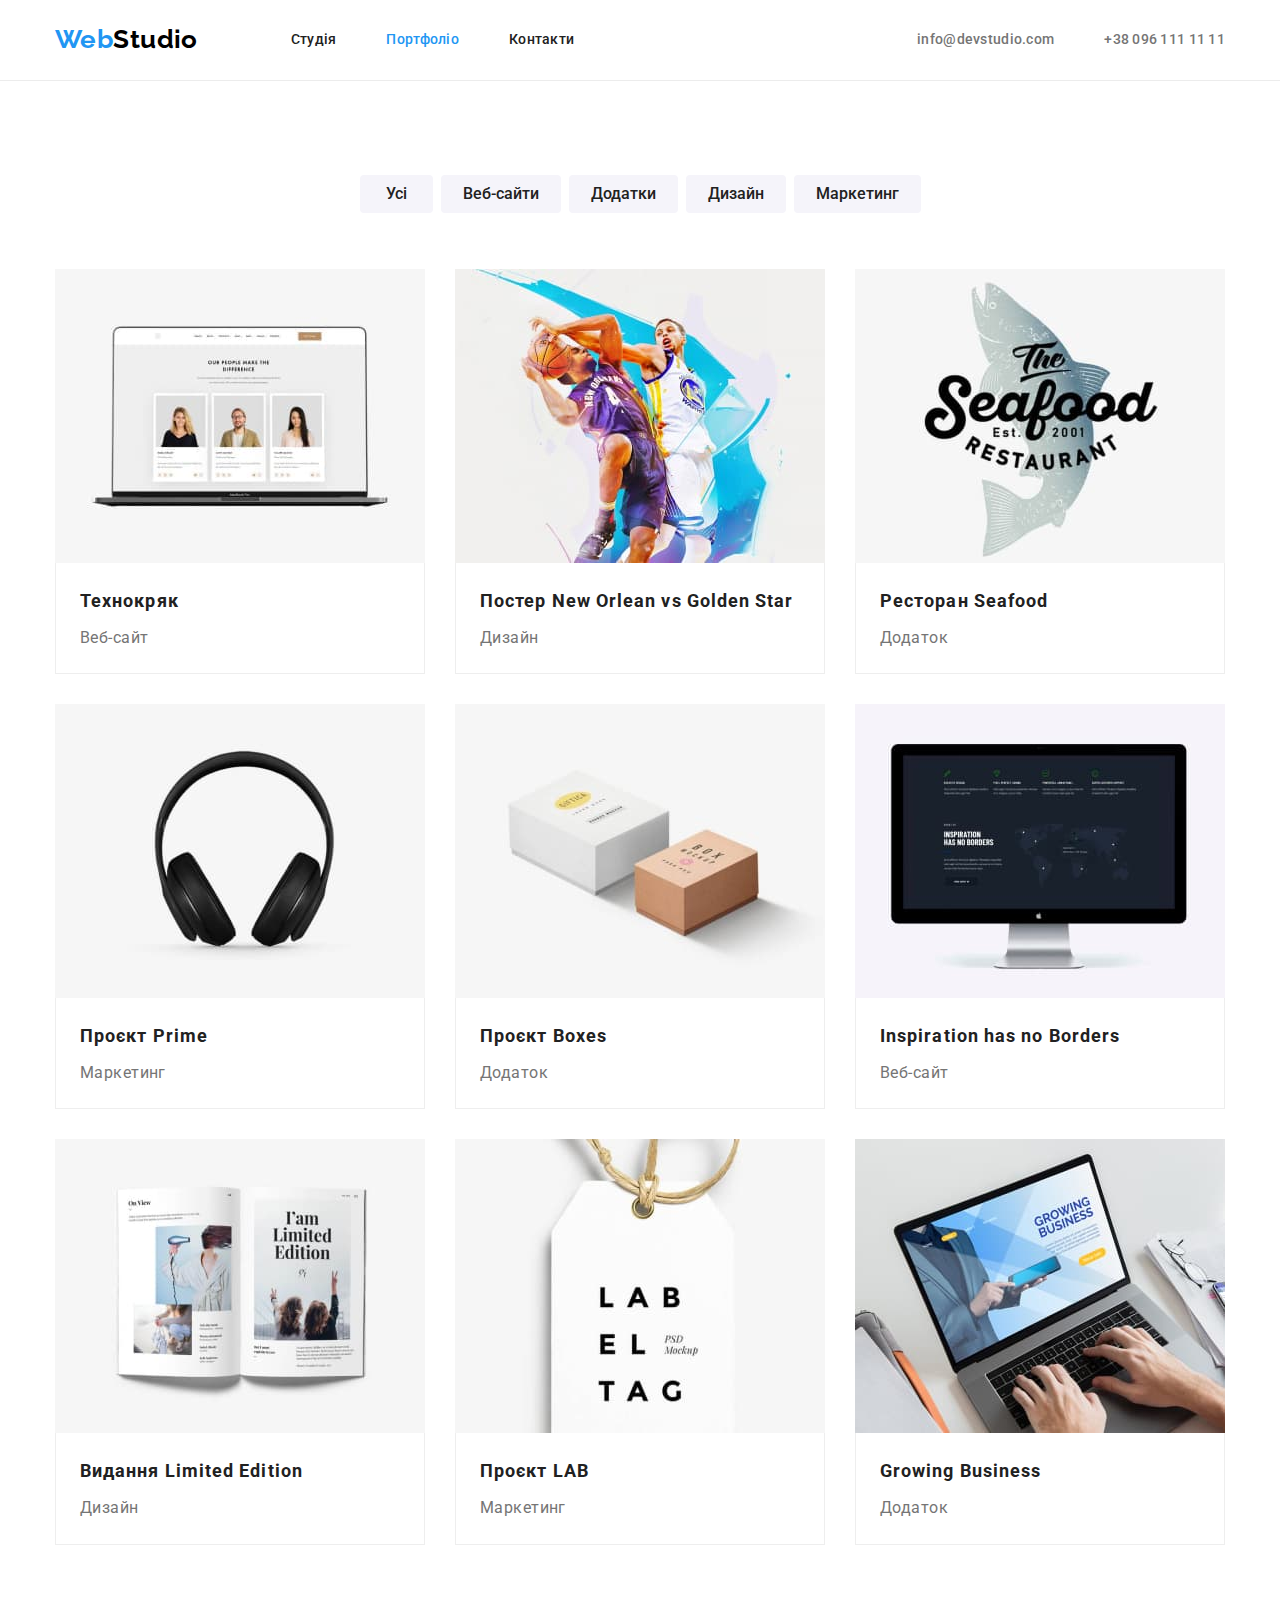
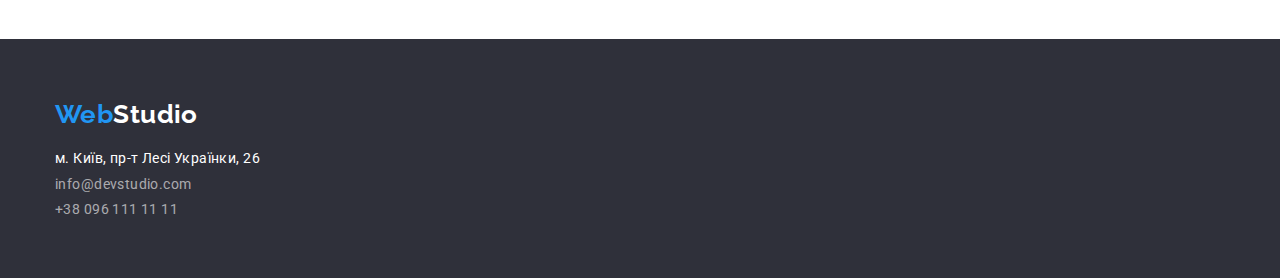
==== portfolio.html @ 58749d3f "добавила фото в герой" ====
<!DOCTYPE html>
<html lang="uk">
<head>
    <meta charset="UTF-8">
    <meta http-equiv="X-UA-Compatible" content="IE=edge">
    <meta name="viewport" content="width=device-width, initial-scale=1.0">
    <title>Web Studio</title>
    <link rel="preconnect" href="https://fonts.googleapis.com">
    <link rel="preconnect" href="https://fonts.gstatic.com" crossorigin>
    <link href="https://fonts.googleapis.com/css2?family=Raleway:wght@700&family=Roboto:wght@400;500;700;900&display=swap" rel="stylesheet">
    <link rel="stylesheet" href="https://cdnjs.cloudflare.com/ajax/libs/modern-normalize/1.1.0/modern-normalize.min.css">
    <link rel="stylesheet" href="./css/styles.css">
</head>
<body>
    <!-- Шапка сторінки -->
    <header>
        <!-- Навігація на інші сторінки -->
      <div class="container main-nav">
          <nav class="main-nav">
            <a href="./index.html" class="logo main-nav"><span class="logo-word">Web</span>Studio</a>
        <ul class="site-nav">
            <li class="item"><a href="./index.html" class="link">Студія</a></li>
            <li class="item"><a href="./portfolio.html" class="link current">Портфоліо</a></li>
            <li class="item"><a href="#" class="link">Контакти</a></li>
        </ul>
        </nav>
        <!-- Контакти -->
        <ul class="auth-nav">
            <li class="item"><a href="mailto:info@devstudio.com" class="link">info@devstudio.com</a></li>
            <li class="item"><a href="tel:+380961111111" class="link">+38 096 111 11 11</a></li>
        </ul>
      </div>
    </header>
    <!--  Основний контент -->
    <main>
        <section class="section">
            <div class="container">
                <!-- заголовок -->
            <h1 class="visually-hidden">Портфоліо</h1>
            <!-- кнопки-фільтри -->
            <ul class="filter">
                <li class="item"><button type="button" class="button secondary current">Усі</button></li>
                <li class="item"><button type="button" class="button secondary">Веб-сайти</button></li>
                <li class="item"><button type="button" class="button secondary">Додатки</button></li>
                <li class="item"><button type="button" class="button secondary">Дизайн</button></li>
                <li class="item"><button type="button" class="button secondary">Маркетинг</button></li>
            </ul>
            <!-- картки портфоліо -->
            <ul class="work-list">
                <li class="flex-element"><a href="" class="link"><img src="./images/img-8(1).jpg" alt="Група людей" width="370">
                <div class="project"><h2 class="project-title">Технокряк</h2><p class="project-text">Веб-сайт</p></div></a></li>
                <li class="flex-element"><a href="" class="link"><img src="./images/img-8.jpg" alt="Баскетболісти" width="370">
                <div class="project"><h2 class="project-title">Постер New Orlean vs Golden Star</h2><p class="project-text">Дизайн</p></div></a></li>
                <li class="flex-element"><a href="" class="link"><img src="./images/img-9.jpg" alt="Лого ресторану" width="370">
                <div class="project"><h2 class="project-title">Ресторан Seafood</h2><p class="project-text">Додаток</p></div></a></li>
                <li class="flex-element"><a href="" class="link"><img src="./images/img-10.jpg" alt="Навушники" width="370">
                <div class="project"><h2 class="project-title">Проєкт Prime</h2><p class="project-text">Маркетинг</p></div></a></li>
                <li class="flex-element"><a href="" class="link"><img src="./images/img-11.jpg" alt="Коробки" width="370">
                <div class="project"><h2 class="project-title">Проєкт Boxes</h2><p class="project-text">Додаток</p></div></a></li>
                <li class="flex-element"><a href="" class="link"><img src="./images/img-12.jpg" alt="Монітор" width="370">
                <div class="project"><h2 lang="en" class="project-title">Inspiration has no Borders</h2><p class="project-text">Веб-сайт</p></div></a></li>
                <li class="flex-element"><a href="" class="link"><img src="./images/img-13.jpg" alt="Журнал" width="370">
                <div class="project"><h2 class="project-title">Видання Limited Edition</h2><p class="project-text">Дизайн</p></div></a></li>
                <li class="flex-element"><a href="" class="link"><img src="./images/img-14.jpg" alt="Бірка" width="370">
                <div class="project"><h2 class="project-title">Проєкт LAB</h2><p class="project-text">Маркетинг</p></div></a></li>
                <li class="flex-element"><a href="" class="link"><img src="./images/img-15.jpg" alt="Ноутбук" width="370">
                <div class="project"><h2 lang="en" class="project-title">Growing Business</h2><p class="project-text">Додаток</p></div></a></li>
            </ul>
            </div>
        </section>
    </main>
    <!-- Футер -->
   <footer class="footer">
    <div class="container">
        <a href="./index.html" class="logo"><span class="logo-word">Web</span>Studio</a>
    <address>
        <ul class="adress">
            <li class="item"><a href="https://goo.gl/maps/bKzN3VFKRx83bwKXA" target="_blank" rel="noopener noreferrer nofollow" class="adress-title">м. Київ, пр-т Лесі Українки, 26</a></li>
            <li class="item"><a href="mailto:info@devstudio.com" class="adress-contact">info@devstudio.com</a></li>
            <li class="item"><a href="tel:+380961111111" class="adress-contact">+38 096 111 11 11</a></li>
        </ul>
    </address>
    </div>
   </footer>
    </body>
</html>
---- css/styles.css ----
:root {
    --primary-text-color:#757575;
    --secondary-gray-color:#F5F4FA;
    --title-text-color:#212121;
    --accent-color:#2196F3;
    --primary-white-color:#FFFFFF;
    --secondary-white-color:rgba(255, 255, 255, 0.6);
    --background-grey:#2F303A;
    --hover-blue-color:#188CE8;
}

header {
    border-bottom: 1px solid #ECECEC;
}

body {
    background-color: var(--primary-white-color);
    color: var(--primary-text-color);

    font-family: roboto, sans-serif;
    letter-spacing: 0.03em;
    font-size: 14px;
}

h1, h2, h3, p, ul {
    margin-top: 0;
    margin-bottom: 0;
}

img, svg {
    display: block;
}

.container {
margin-left: auto;
margin-right: auto;
width: 1200px;
padding-left: 15px;
padding-right: 15px;
}

/* logo */
.logo {
    color: #000000;

    font-family: Raleway, sans-serif;
    font-weight: 700;
    font-size: 26px;
    line-height: 1.2;
    text-decoration: none;
}

.logo-word {
    color: var(--accent-color);

    font-family: Raleway, sans-serif;
}

/* маркери */
ul {
    list-style: none;
    padding-inline-start: 0;
}

/* прихований текст */
.visually-hidden {
  position: absolute;
    white-space: nowrap;
    width: 1px;
    height: 1px;
    overflow: hidden;
    border: 0;
    padding: 0;
    clip: rect(0 0 0 0);
    clip-path: inset(50%);
    margin: -1px;
}

/* main nav */
.main-nav {
    display: flex;
    align-self: center;
}

/* site nav */
.site-nav {
    display: flex;
    margin-left: 93px;
}

.site-nav .item+ .item {
    margin-left: 50px;
}

.site-nav .link {
    display: block;
    padding-top: 32px;
    padding-bottom: 32px;

    color: var(--title-text-color);
    letter-spacing: 0.02em;

    font-weight: 500;
    line-height: 1.14;
    text-decoration: none;
}

.site-nav .link:hover,
.site-nav .link:focus {
    color: var(--accent-color);
}

.site-nav .link.current {
    color: var(--accent-color);
}

/* контакти */
.auth-nav {
    display: flex;
    margin-left: auto;
}

.auth-nav .item+ .item {
    margin-left: 50px;
}

.auth-nav .link {
    display: block;
    padding-top: 32px;
    padding-bottom: 32px;

    color: var(--primary-text-color);

    font-weight: 500;
    line-height: 1.14;
    letter-spacing: 0.02em;
    text-decoration: none;
}

.auth-nav .link:hover,
.auth-nav .link:focus {
    color: var(--accent-color);
}

/* footer */
.footer {
    padding-top: 60px;
    padding-bottom: 60px;

    background-color: var(--background-grey);
}

.footer .logo {
    display: block;
    margin-bottom: 20px;

    color: var(--primary-white-color);

    font-family: Raleway, sans-serif;
    font-weight: 700;
    font-size: 26px;
    line-height: 1.2;
    text-decoration: none;
}

.adress {
     font-style: normal;   
}

.adress .item+ .item {
    margin-top: 9px;
} 

.adress-title {
    color: var(--primary-white-color);
    text-decoration: none;
    line-height: 1.19;
}

.adress-contact {
    color: var(--secondary-white-color);
    text-decoration: none;
    line-height: 1.19;
}

.adress-contact:hover {
    color: var(--accent-color);
}

.adress-contact:focus {
    color: var(--accent-color);
}

/* index */
/* hero */
.hero {
    background-color: var(--background-grey);
    min-height: 600px;
    max-width: 1600px;
    margin: 0 auto;

    background-image: url(../images/img-hero.jpg);
    background-position: center;
    background-size: cover;

    text-align: center;
    padding-top: 200px;
    padding-bottom: 200px;
}
.hero-title {
    width: 696px;
    margin: 0 auto;
    margin-bottom: 30px;

    color: var(--primary-white-color);

    font-style: normal;
    font-weight: 900;
    font-size: 44px;
    line-height: 1.4;
    letter-spacing: 0.06em;
    text-transform: uppercase;
}

/* button */
.button {
    display: inline-block;
    border-radius: 4px;
    text-align: center;

    color: var(--primary-white-color);
    background-color: var(--accent-color);

    font-family: inherit;
    font-weight: 700;
    font-size: 16px;
    line-height: 1.9;
}

.button.primary {
    padding: 10px 32px;
    min-width: 216px;

    color: var(--primary-white-color);
    background-color: var(--accent-color);

    letter-spacing: 0.06em;
    cursor: pointer;
}

.button.primary:hover {
    color: var(--primary-white-color);
    background-color: var(--hover-blue-color);
}

.button.primary:focus {
    color: var(--primary-white-color);
    background-color: var(--hover-blue-color);
}

/* features */
.features {
    display: flex;
}

.features .title {
    margin-bottom: 10px;

    color: var(--title-text-color);

    font-size: 14px;
    line-height: 1.14;
    text-transform: uppercase;
}

.features .item {
    width: 270px;
}

.features .item+ .item {
    margin-left: 30px;
}

.features .text {
    line-height: 1.7;
}

/* section */
.section {
    padding-top: 94px;
    padding-bottom: 94px;
}

.section:nth-child(4) {
    background-color: var(--secondary-gray-color);
}

.section.no-padding {
    padding-top: 0;
}

.section-title {
    margin-bottom: 50px;

    color: var(--title-text-color);

    font-size: 36px;
    line-height: 1.17;
    text-align: center;
}

.section-list {
    display: flex;
}

.section-list .item+ .item {
    margin-left: 30px;
}

/* команда */
.team {
    padding-top: 94px;
    padding-bottom: 94px;

    background-color: var(--secondary-gray-color);
}
.worker .worker-title {
    margin-bottom: 10px;

    color: var(--title-text-color);

    font-weight: 500; 
    font-size: 16px;
    line-height: 1.19;
    text-align: center;
}

.worker {
    display: flex;
}

.worker .item+ .item {
    margin-left: 30px;
}

.worker .item {
    background-color: var(--primary-white-color);
    border-bottom-left-radius: 4px;
    border-bottom-right-radius: 4px;
    box-shadow: 0px 1px 3px rgba(0, 0, 0, 0.12), 0px 1px 1px rgba(0, 0, 0, 0.14), 0px 2px 1px rgba(0, 0, 0, 0.2);
}

.worker .element {
    border-bottom-left-radius: 4px;
    border-bottom-right-radius: 4px;
    box-shadow: 0px 1px 3px rgba(0, 0, 0, 0.12), 0px 1px 1px rgba(0, 0, 0, 0.14), 0px 2px 1px rgba(0, 0, 0, 0.2);
    padding-top: 30px;
    padding-bottom: 30px;
}

.worker .worker-text {
    font-size: 16px;
    line-height: 1.19;
    text-align: center;
}

/* portfolio */
/* button */
.button.secondary {
    padding: 6px 22px;
    min-width: 73px;

    color: var(--title-text-color);
    background-color: var(--secondary-gray-color);

    font-weight: 500;
    font-size: 16px;
    line-height: 1.6;
    cursor: pointer;
    border: none;
}

.button.secondary:hover{
    color: var(--primary-white-color);
    background-color: var(--accent-color);
}

.button.secondary:focus {
    color: var(--primary-white-color);
    background-color: var(--accent-color);
}

.section .filter {
    display: flex;
    justify-content: center;
    margin-bottom: 56px;
}

.filter .item+ .item {
    margin-left: 8px;
}

/* work */
.work-list {
    display: flex;
    flex-wrap: wrap;
    gap: 30px;
}

.flex-element .link {
    text-decoration: none;
}

.project .project-title {
    margin-bottom: 4px;

    color: var(--title-text-color);

    font-size: 18px;
    line-height: 2;
    letter-spacing: 0.06em;
}

.project .project-text {
    color: var(--primary-text-color);

    font-size: 16px;
    line-height: 1.9;
}

.project {
    border: 1px solid #EEEEEE;
    border-top: none;
    padding: 20px 24px;
}
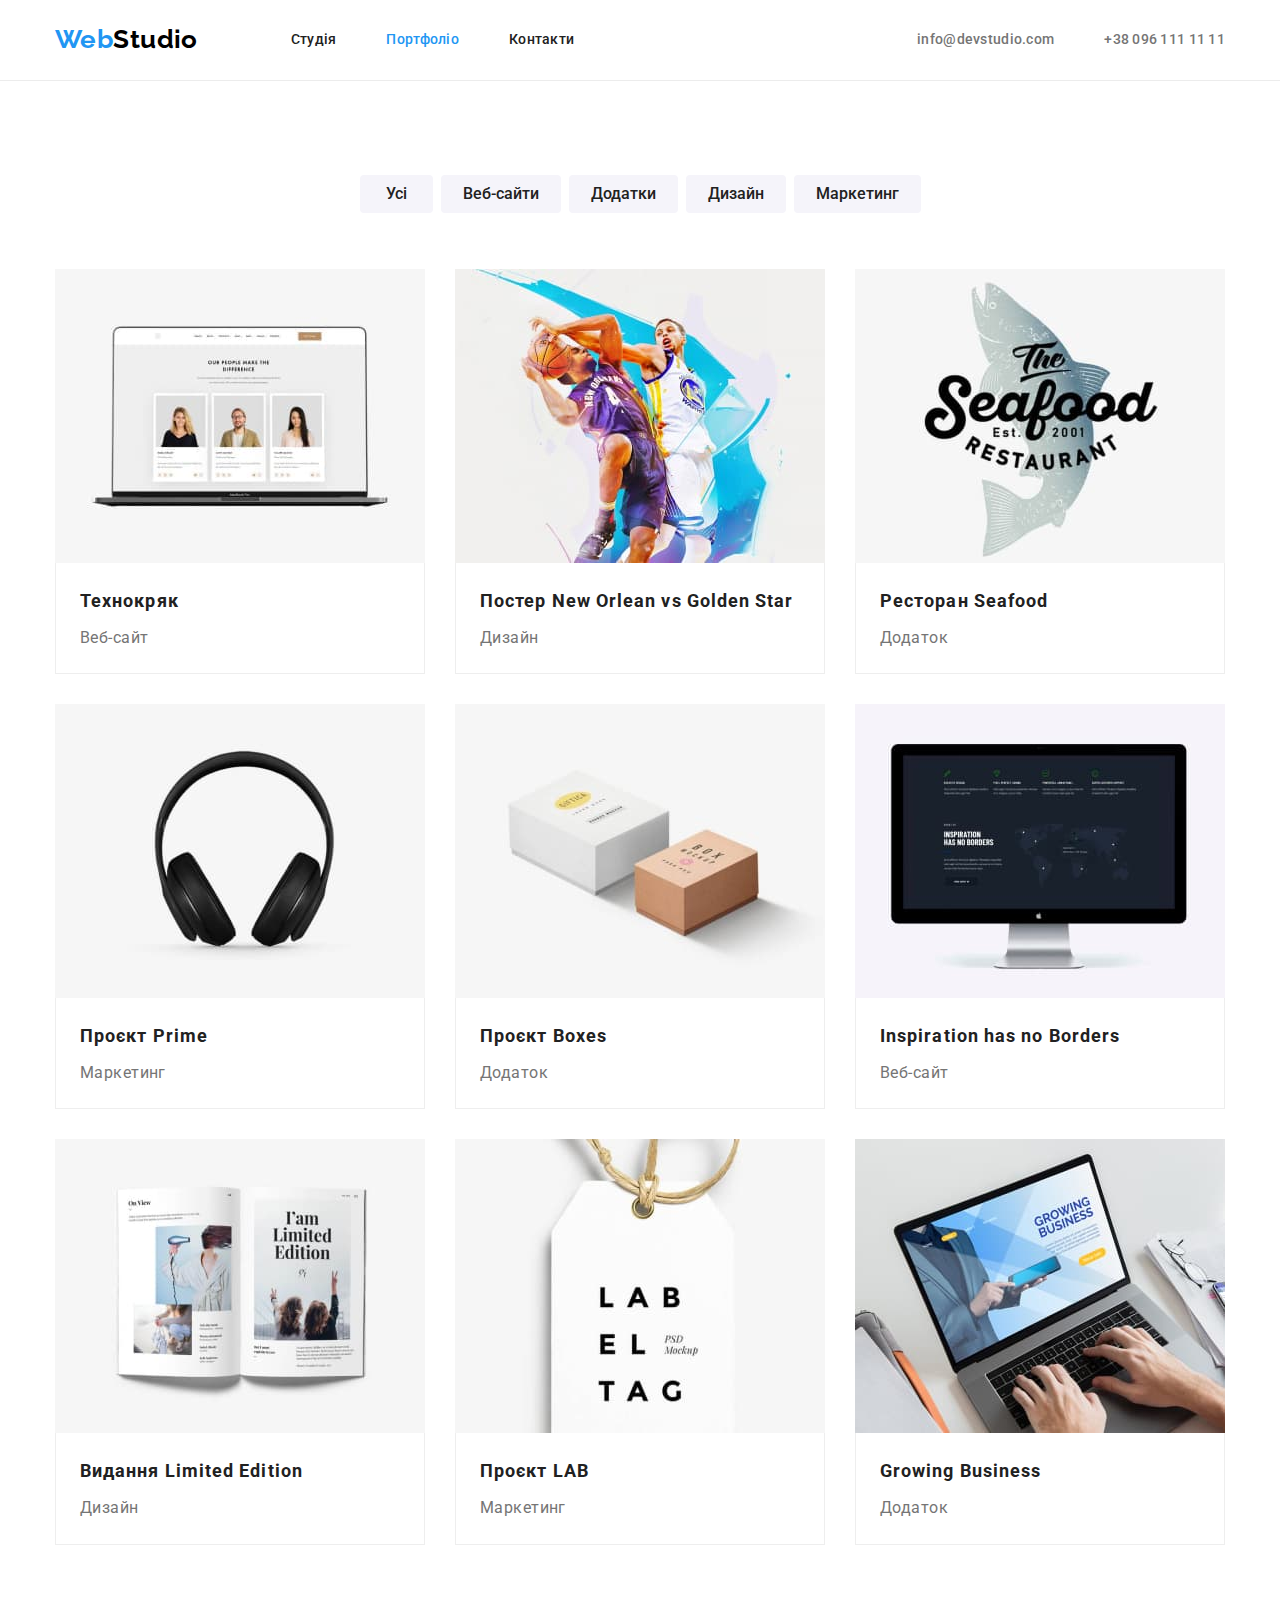
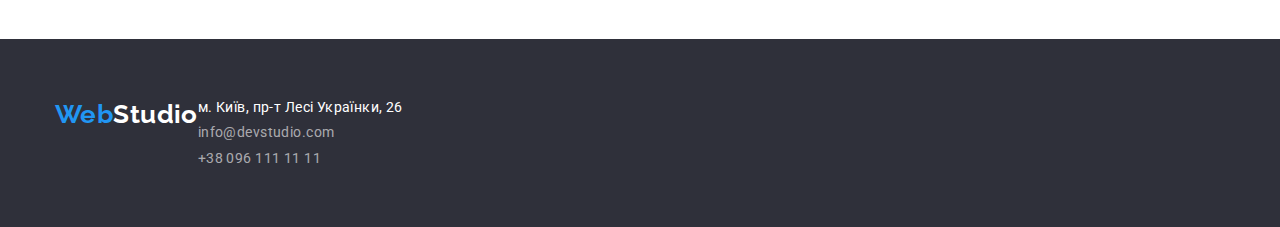
==== commit 87ad40a5: "добавила соц мережі в футер" ====
--- a/portfolio.html
+++ b/portfolio.html
@@ -47,9 +47,9 @@
             </ul>
             <!-- картки портфоліо -->
             <ul class="work-list">
-                <li class="flex-element"><a href="" class="link"><img src="./images/img-8(1).jpg" alt="Група людей" width="370">
+                <li class="flex-element" ><a href="" class="link"><img src="./images/img-8(1).jpg" alt="Група людей" width="370">
                 <div class="project"><h2 class="project-title">Технокряк</h2><p class="project-text">Веб-сайт</p></div></a></li>
-                <li class="flex-element"><a href="" class="link"><img src="./images/img-8.jpg" alt="Баскетболісти" width="370">
+                <li class="flex-element" ><a href="" class="link"><img src="./images/img-8.jpg" alt="Баскетболісти" width="370">
                 <div class="project"><h2 class="project-title">Постер New Orlean vs Golden Star</h2><p class="project-text">Дизайн</p></div></a></li>
                 <li class="flex-element"><a href="" class="link"><img src="./images/img-9.jpg" alt="Лого ресторану" width="370">
                 <div class="project"><h2 class="project-title">Ресторан Seafood</h2><p class="project-text">Додаток</p></div></a></li>
--- a/css/styles.css
+++ b/css/styles.css
@@ -7,6 +7,7 @@
     --secondary-white-color:rgba(255, 255, 255, 0.6);
     --background-grey:#2F303A;
     --hover-blue-color:#188CE8;
+    --primary-icon-color:#AFB1B8;
 }
 
 header {
@@ -124,12 +125,28 @@
     margin-left: 50px;
 }
 
+.auth-nav .item {
+    display: flex;
+    align-items: center;
+}
+
+/* .auth-nav .envelope {
+    fill: var(--primary-text-color);
+} */
+
+.auth-nav .tel,
+.auth-nav .envelope {
+    margin-right: 10px;
+}
+
 .auth-nav .link {
-    display: block;
+    display: flex;
     padding-top: 32px;
     padding-bottom: 32px;
+    align-items:center;
 
     color: var(--primary-text-color);
+    fill: var(--primary-text-color);
 
     font-weight: 500;
     line-height: 1.14;
@@ -140,6 +157,7 @@
 .auth-nav .link:hover,
 .auth-nav .link:focus {
     color: var(--accent-color);
+    fill: var(--accent-color);
 }
 
 /* footer */
@@ -163,6 +181,10 @@
     text-decoration: none;
 }
 
+.footer .container {
+    display: flex;
+}
+
 .adress {
      font-style: normal;   
 }
@@ -190,6 +212,42 @@
 .adress-contact:focus {
     color: var(--accent-color);
 }
+
+.footer-network {
+    margin-left: 70px;
+    width: 206px;
+}
+
+.footer-network .network-title {
+    font-size: 14px;
+    line-height: 16px;
+    letter-spacing: calc(16/14);
+    text-transform: uppercase;
+    color: var(--primary-white-color);
+    margin-bottom: 20px;
+}
+
+.footer-network .network-list {
+    display: flex;
+    justify-content: space-between;
+    align-items:center;
+}
+
+.footer-network .icon {
+    height: 44px;
+    width: 44px;
+    padding: 12px;
+    border-radius:50%;
+
+    fill: var(--primary-white-color);
+    background-color: rgba(255, 255, 255, 0.1);
+}
+
+.footer-network .icon:hover,
+.footer-network .icon:focus {
+    background-color: var(--accent-color);
+}
+
 
 /* index */
 /* hero */
@@ -207,6 +265,7 @@
     padding-top: 200px;
     padding-bottom: 200px;
 }
+
 .hero-title {
     width: 696px;
     margin: 0 auto;
@@ -261,6 +320,16 @@
 /* features */
 .features {
     display: flex;
+    justify-content: space-between;
+}
+
+.features .icon {
+    display: flex;
+    align-items:center;
+    justify-content: center;
+    height: 120px;
+    margin-bottom: 30px;
+    background-color: var(--secondary-gray-color);
 }
 
 .features .title {
@@ -275,10 +344,6 @@
 
 .features .item {
     width: 270px;
-}
-
-.features .item+ .item {
-    margin-left: 30px;
 }
 
 .features .text {
@@ -342,6 +407,27 @@
 .worker .item+ .item {
     margin-left: 30px;
 }
+
+.worker .network {
+    display: flex;
+    margin: 0 32px;
+    justify-content: space-between;
+    align-items:center;
+}
+
+.network .icon {
+    height: 44px;
+    width: 44px;
+    padding: 12px;
+    fill: #AFB1B8;
+    border-radius:50%;
+}
+
+.network .icon:hover,
+.network .icon:focus {
+    background-color: var(--accent-color);
+    fill:var(--primary-white-color);
+} 
 
 .worker .item {
     background-color: var(--primary-white-color);
@@ -362,6 +448,32 @@
     font-size: 16px;
     line-height: 1.19;
     text-align: center;
+    margin-bottom: 16px;
+}
+
+/* companies */
+
+.list-company {
+    display: flex;
+    justify-content: space-between;
+}
+
+.list-company .icon {
+    display: flex;
+    border: 1px solid var(--primary-icon-color);
+    border-radius: 4px;
+    fill: var(--primary-icon-color);
+    height: 92px;
+    width: 170px;
+    align-items:center;
+    justify-content: center;
+    cursor: pointer;
+}
+
+.list-company .icon:hover,
+.list-company .icon:focus {
+    fill: var(--accent-color);
+    border: 1px solid var(--accent-color); 
 }
 
 /* portfolio */
@@ -380,14 +492,11 @@
     border: none;
 }
 
-.button.secondary:hover{
+.button.secondary:hover,
+.button.secondary:focus {
     color: var(--primary-white-color);
     background-color: var(--accent-color);
-}
-
-.button.secondary:focus {
-    color: var(--primary-white-color);
-    background-color: var(--accent-color);
+    box-shadow: 0px 3px 1px rgba(0, 0, 0, 0.1), 0px 1px 2px rgba(0, 0, 0, 0.08), 0px 2px 2px rgba(0, 0, 0, 0.12);
 }
 
 .section .filter {
@@ -409,6 +518,10 @@
 
 .flex-element .link {
     text-decoration: none;
+}
+
+.work-list .flex-element:hover {
+    box-shadow: 0px 1px 1px rgba(0, 0, 0, 0.12), 0px 4px 4px rgba(0, 0, 0, 0.06), 1px 4px 6px rgba(0, 0, 0, 0.16);
 }
 
 .project .project-title {
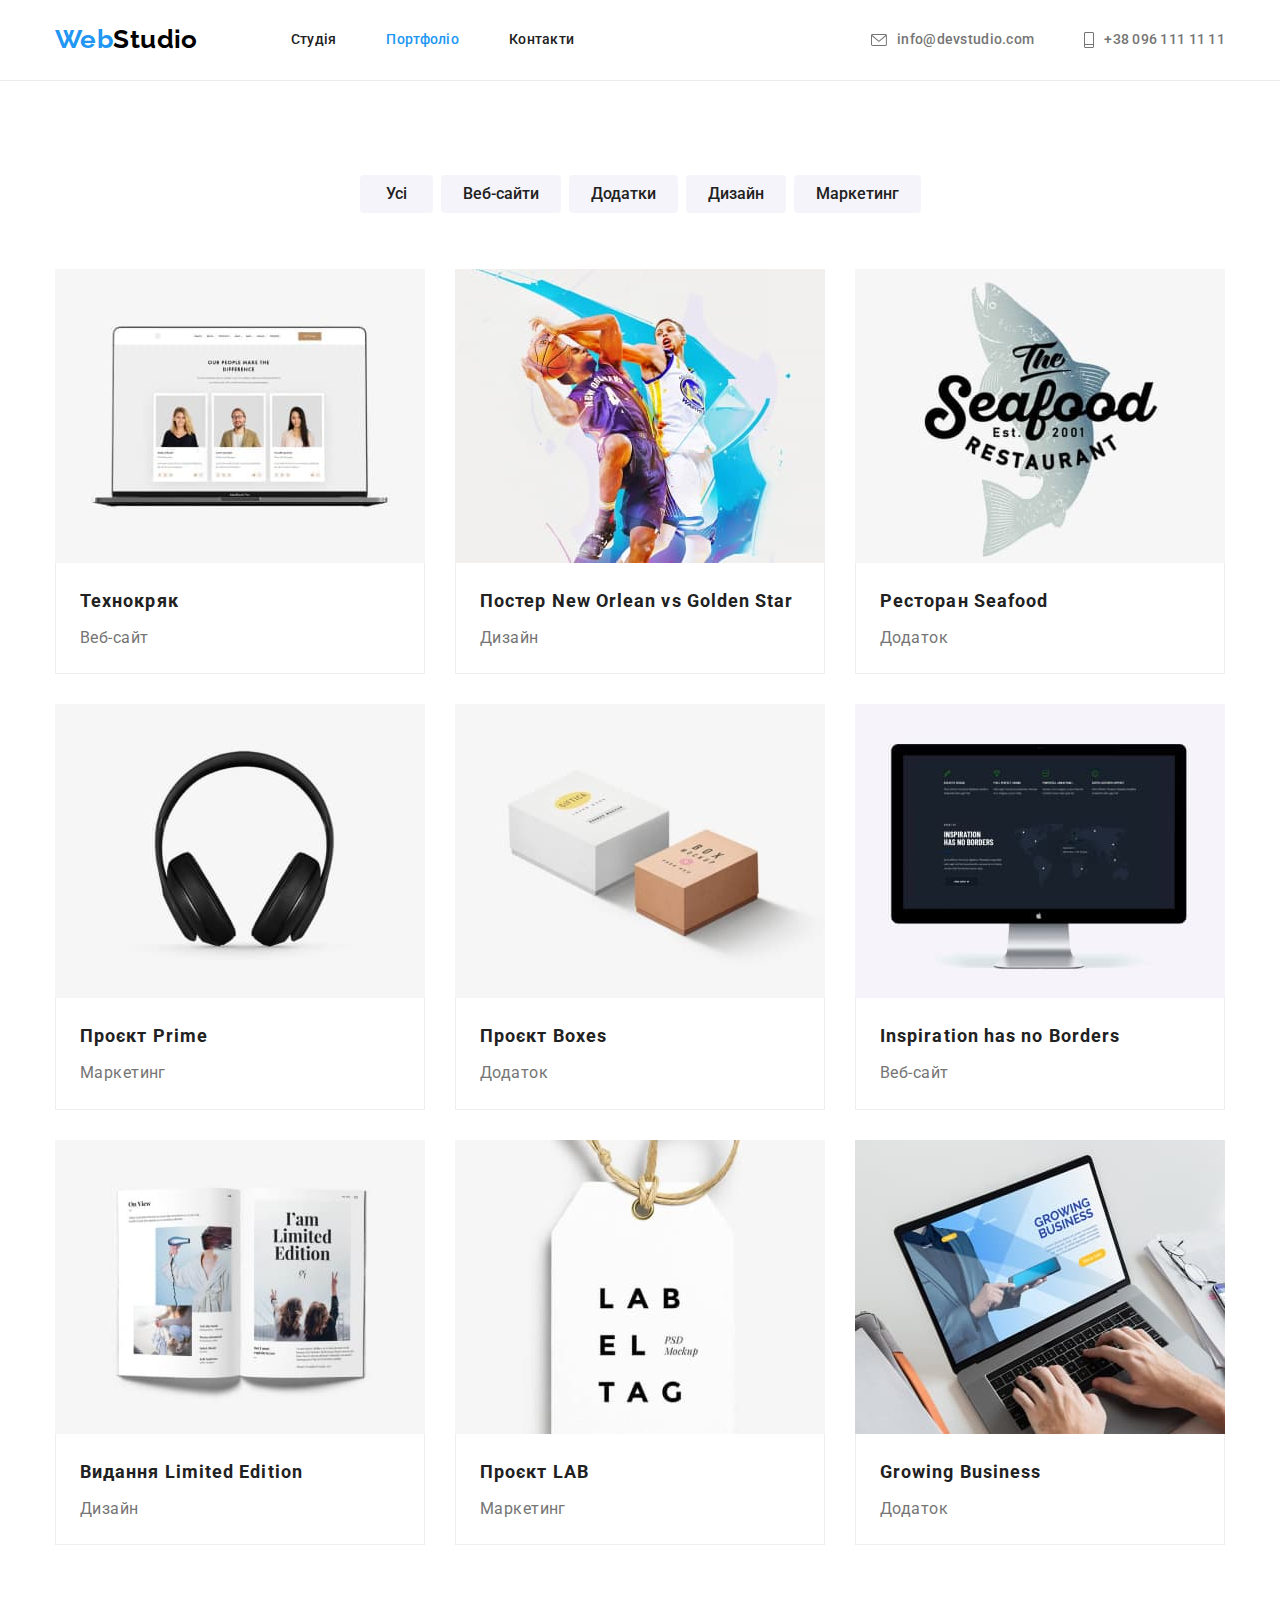
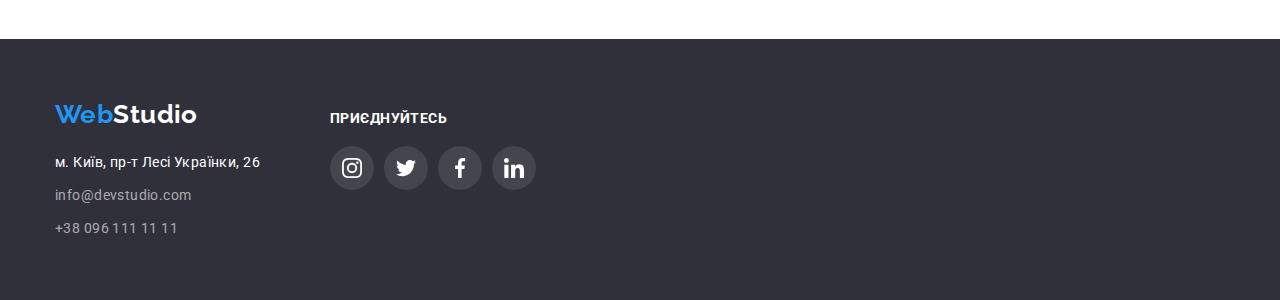
==== commit 51a3148d: "добавила тіні" ====
--- a/portfolio.html
+++ b/portfolio.html
@@ -1,86 +1,254 @@
 <!DOCTYPE html>
 <html lang="uk">
-<head>
-    <meta charset="UTF-8">
-    <meta http-equiv="X-UA-Compatible" content="IE=edge">
-    <meta name="viewport" content="width=device-width, initial-scale=1.0">
+  <head>
+    <meta charset="UTF-8" />
+    <meta http-equiv="X-UA-Compatible" content="IE=edge" />
+    <meta name="viewport" content="width=device-width, initial-scale=1.0" />
     <title>Web Studio</title>
-    <link rel="preconnect" href="https://fonts.googleapis.com">
-    <link rel="preconnect" href="https://fonts.gstatic.com" crossorigin>
-    <link href="https://fonts.googleapis.com/css2?family=Raleway:wght@700&family=Roboto:wght@400;500;700;900&display=swap" rel="stylesheet">
-    <link rel="stylesheet" href="https://cdnjs.cloudflare.com/ajax/libs/modern-normalize/1.1.0/modern-normalize.min.css">
-    <link rel="stylesheet" href="./css/styles.css">
-</head>
-<body>
+    <link rel="preconnect" href="https://fonts.googleapis.com" />
+    <link rel="preconnect" href="https://fonts.gstatic.com" crossorigin />
+    <link
+      href="https://fonts.googleapis.com/css2?family=Raleway:wght@700&family=Roboto:wght@400;500;700;900&display=swap"
+      rel="stylesheet"
+    />
+    <link
+      rel="stylesheet"
+      href="https://cdnjs.cloudflare.com/ajax/libs/modern-normalize/1.1.0/modern-normalize.min.css"
+    />
+    <link rel="stylesheet" href="./css/styles.css" />
+  </head>
+  <body>
     <!-- Шапка сторінки -->
     <header>
-        <!-- Навігація на інші сторінки -->
+      <!-- Навігація на інші сторінки -->
       <div class="container main-nav">
-          <nav class="main-nav">
-            <a href="./index.html" class="logo main-nav"><span class="logo-word">Web</span>Studio</a>
-        <ul class="site-nav">
-            <li class="item"><a href="./index.html" class="link">Студія</a></li>
-            <li class="item"><a href="./portfolio.html" class="link current">Портфоліо</a></li>
+        <nav class="main-nav">
+          <a href="./index.html" class="logo main-nav"
+            ><span class="logo-word">Web</span>Studio</a
+          >
+          <ul class="site-nav">
+            <li class="item">
+              <a href="./index.html" class="link">Студія</a>
+            </li>
+            <li class="item">
+              <a href="./portfolio.html" class="link current">Портфоліо</a>
+            </li>
             <li class="item"><a href="#" class="link">Контакти</a></li>
-        </ul>
+          </ul>
         </nav>
         <!-- Контакти -->
         <ul class="auth-nav">
-            <li class="item"><a href="mailto:info@devstudio.com" class="link">info@devstudio.com</a></li>
-            <li class="item"><a href="tel:+380961111111" class="link">+38 096 111 11 11</a></li>
+          <li class="item">
+            <a href="mailto:info@devstudio.com" class="link">
+              <svg class="envelope" height="12" width="16">
+                <use href="./images/sprite.svg#icon-envelope"></use>
+              </svg>
+              info@devstudio.com
+            </a>
+          </li>
+          <li class="item">
+            <a href="tel:+380961111111" class="link">
+              <svg class="tel" height="16" width="10">
+                <use href="./images/sprite.svg#icon-tel"></use>
+              </svg>
+              +38 096 111 11 11
+            </a>
+          </li>
         </ul>
       </div>
     </header>
     <!--  Основний контент -->
     <main>
-        <section class="section">
-            <div class="container">
-                <!-- заголовок -->
-            <h1 class="visually-hidden">Портфоліо</h1>
-            <!-- кнопки-фільтри -->
-            <ul class="filter">
-                <li class="item"><button type="button" class="button secondary current">Усі</button></li>
-                <li class="item"><button type="button" class="button secondary">Веб-сайти</button></li>
-                <li class="item"><button type="button" class="button secondary">Додатки</button></li>
-                <li class="item"><button type="button" class="button secondary">Дизайн</button></li>
-                <li class="item"><button type="button" class="button secondary">Маркетинг</button></li>
-            </ul>
-            <!-- картки портфоліо -->
-            <ul class="work-list">
-                <li class="flex-element" ><a href="" class="link"><img src="./images/img-8(1).jpg" alt="Група людей" width="370">
-                <div class="project"><h2 class="project-title">Технокряк</h2><p class="project-text">Веб-сайт</p></div></a></li>
-                <li class="flex-element" ><a href="" class="link"><img src="./images/img-8.jpg" alt="Баскетболісти" width="370">
-                <div class="project"><h2 class="project-title">Постер New Orlean vs Golden Star</h2><p class="project-text">Дизайн</p></div></a></li>
-                <li class="flex-element"><a href="" class="link"><img src="./images/img-9.jpg" alt="Лого ресторану" width="370">
-                <div class="project"><h2 class="project-title">Ресторан Seafood</h2><p class="project-text">Додаток</p></div></a></li>
-                <li class="flex-element"><a href="" class="link"><img src="./images/img-10.jpg" alt="Навушники" width="370">
-                <div class="project"><h2 class="project-title">Проєкт Prime</h2><p class="project-text">Маркетинг</p></div></a></li>
-                <li class="flex-element"><a href="" class="link"><img src="./images/img-11.jpg" alt="Коробки" width="370">
-                <div class="project"><h2 class="project-title">Проєкт Boxes</h2><p class="project-text">Додаток</p></div></a></li>
-                <li class="flex-element"><a href="" class="link"><img src="./images/img-12.jpg" alt="Монітор" width="370">
-                <div class="project"><h2 lang="en" class="project-title">Inspiration has no Borders</h2><p class="project-text">Веб-сайт</p></div></a></li>
-                <li class="flex-element"><a href="" class="link"><img src="./images/img-13.jpg" alt="Журнал" width="370">
-                <div class="project"><h2 class="project-title">Видання Limited Edition</h2><p class="project-text">Дизайн</p></div></a></li>
-                <li class="flex-element"><a href="" class="link"><img src="./images/img-14.jpg" alt="Бірка" width="370">
-                <div class="project"><h2 class="project-title">Проєкт LAB</h2><p class="project-text">Маркетинг</p></div></a></li>
-                <li class="flex-element"><a href="" class="link"><img src="./images/img-15.jpg" alt="Ноутбук" width="370">
-                <div class="project"><h2 lang="en" class="project-title">Growing Business</h2><p class="project-text">Додаток</p></div></a></li>
-            </ul>
-            </div>
-        </section>
+      <section class="section">
+        <div class="container">
+          <!-- заголовок -->
+          <h1 class="visually-hidden">Портфоліо</h1>
+          <!-- кнопки-фільтри -->
+          <ul class="filter">
+            <li class="item">
+              <button type="button" class="button secondary current">
+                Усі
+              </button>
+            </li>
+            <li class="item">
+              <button type="button" class="button secondary">Веб-сайти</button>
+            </li>
+            <li class="item">
+              <button type="button" class="button secondary">Додатки</button>
+            </li>
+            <li class="item">
+              <button type="button" class="button secondary">Дизайн</button>
+            </li>
+            <li class="item">
+              <button type="button" class="button secondary">Маркетинг</button>
+            </li>
+          </ul>
+          <!-- картки портфоліо -->
+          <ul class="work-list">
+            <li>
+              <a href="" class="link">
+                <img
+                  src="./images/img-8(1).jpg"
+                  alt="Група людей"
+                  width="370"
+                />
+                <div class="project">
+                  <h2 class="project-title">Технокряк</h2>
+                  <p class="project-text">Веб-сайт</p>
+                </div>
+              </a>
+            </li>
+            <li>
+              <a href="" class="link">
+                <img src="./images/img-8.jpg" alt="Баскетболісти" width="370" />
+                <div class="project">
+                  <h2 class="project-title">
+                    Постер New Orlean vs Golden Star
+                  </h2>
+                  <p class="project-text">Дизайн</p>
+                </div>
+              </a>
+            </li>
+            <li>
+              <a href="" class="link">
+                <img
+                  src="./images/img-9.jpg"
+                  alt="Лого ресторану"
+                  width="370"
+                />
+                <div class="project">
+                  <h2 class="project-title">Ресторан Seafood</h2>
+                  <p class="project-text">Додаток</p>
+                </div>
+              </a>
+            </li>
+            <li>
+              <a href="" class="link">
+                <img src="./images/img-10.jpg" alt="Навушники" width="370" />
+                <div class="project">
+                  <h2 class="project-title">Проєкт Prime</h2>
+                  <p class="project-text">Маркетинг</p>
+                </div>
+              </a>
+            </li>
+            <li>
+              <a href="" class="link">
+                <img src="./images/img-11.jpg" alt="Коробки" width="370" />
+                <div class="project">
+                  <h2 class="project-title">Проєкт Boxes</h2>
+                  <p class="project-text">Додаток</p>
+                </div>
+              </a>
+            </li>
+            <li>
+              <a href="" class="link">
+                <img src="./images/img-12.jpg" alt="Монітор" width="370" />
+                <div class="project">
+                  <h2 lang="en" class="project-title">
+                    Inspiration has no Borders
+                  </h2>
+                  <p class="project-text">Веб-сайт</p>
+                </div>
+              </a>
+            </li>
+            <li>
+              <a href="" class="link">
+                <img src="./images/img-13.jpg" alt="Журнал" width="370" />
+                <div class="project">
+                  <h2 class="project-title">Видання Limited Edition</h2>
+                  <p class="project-text">Дизайн</p>
+                </div>
+              </a>
+            </li>
+            <li>
+              <a href="" class="link">
+                <img src="./images/img-14.jpg" alt="Бірка" width="370" />
+                <div class="project">
+                  <h2 class="project-title">Проєкт LAB</h2>
+                  <p class="project-text">Маркетинг</p>
+                </div>
+              </a>
+            </li>
+            <li>
+              <a href="" class="link">
+                <img src="./images/img-15.jpg" alt="Ноутбук" width="370" />
+                <div class="project">
+                  <h2 lang="en" class="project-title">Growing Business</h2>
+                  <p class="project-text">Додаток</p>
+                </div>
+              </a>
+            </li>
+          </ul>
+        </div>
+      </section>
     </main>
     <!-- Футер -->
-   <footer class="footer">
-    <div class="container">
-        <a href="./index.html" class="logo"><span class="logo-word">Web</span>Studio</a>
-    <address>
-        <ul class="adress">
-            <li class="item"><a href="https://goo.gl/maps/bKzN3VFKRx83bwKXA" target="_blank" rel="noopener noreferrer nofollow" class="adress-title">м. Київ, пр-т Лесі Українки, 26</a></li>
-            <li class="item"><a href="mailto:info@devstudio.com" class="adress-contact">info@devstudio.com</a></li>
-            <li class="item"><a href="tel:+380961111111" class="adress-contact">+38 096 111 11 11</a></li>
-        </ul>
-    </address>
-    </div>
-   </footer>
-    </body>
-</html>+    <footer class="footer">
+      <div class="container">
+        <div>
+          <a href="./index.html" class="logo"
+            ><span class="logo-word">Web</span>Studio</a
+          >
+          <!-- адреса -->
+          <address>
+            <ul class="adress">
+              <li class="item">
+                <a
+                  href="https://goo.gl/maps/bKzN3VFKRx83bwKXA"
+                  target="_blank"
+                  rel="noopener noreferrer nofollow"
+                  class="adress-title"
+                  >м. Київ, пр-т Лесі Українки, 26</a
+                >
+              </li>
+              <li>
+                <a href="mailto:info@devstudio.com" class="adress-link"
+                  >info@devstudio.com</a
+                >
+              </li>
+              <li>
+                <a href="tel:+380961111111" class="adress-link"
+                  >+38 096 111 11 11</a
+                >
+              </li>
+            </ul>
+          </address>
+        </div>
+        <!-- соціальні мережі -->
+        <div class="footer-network">
+          <h3 class="network-title">приєднуйтесь</h3>
+          <ul class="network-list">
+            <li>
+              <a class="link" href="">
+                <svg height="20" width="20">
+                  <use href="./images/sprite.svg#icon-instagram"></use>
+                </svg>
+              </a>
+            </li>
+            <li>
+              <a class="link" href="">
+                <svg height="20" width="20">
+                  <use href="./images/sprite.svg#icon-twitter"></use>
+                </svg>
+              </a>
+            </li>
+            <li>
+              <a class="link" href="">
+                <svg height="20" width="20">
+                  <use href="./images/sprite.svg#icon-facebook"></use>
+                </svg>
+              </a>
+            </li>
+            <li>
+              <a class="link" href="">
+                <svg height="20" width="20">
+                  <use href="./images/sprite.svg#icon-linkedin"></use>
+                </svg>
+              </a>
+            </li>
+          </ul>
+        </div>
+      </div>
+    </footer>
+  </body>
+</html>
--- a/css/styles.css
+++ b/css/styles.css
@@ -33,11 +33,9 @@
 }
 
 .container {
-margin-left: auto;
-margin-right: auto;
+margin: 0 auto;
+padding: 0 15px;
 width: 1200px;
-padding-left: 15px;
-padding-right: 15px;
 }
 
 /* logo */
@@ -47,7 +45,6 @@
     font-family: Raleway, sans-serif;
     font-weight: 700;
     font-size: 26px;
-    line-height: 1.2;
     text-decoration: none;
 }
 
@@ -86,11 +83,12 @@
 /* site nav */
 .site-nav {
     display: flex;
+    gap:50px;
     margin-left: 93px;
 }
 
-.site-nav .item+ .item {
-    margin-left: 50px;
+.site-nav .item {
+    flex-basis: calc((100%-100px)/3);
 }
 
 .site-nav .link {
@@ -177,39 +175,39 @@
     font-family: Raleway, sans-serif;
     font-weight: 700;
     font-size: 26px;
-    line-height: 1.2;
+    line-height: calc(31/26);
     text-decoration: none;
 }
 
 .footer .container {
     display: flex;
+    align-items:baseline;
 }
 
 .adress {
-     font-style: normal;   
-}
-
-.adress .item+ .item {
-    margin-top: 9px;
-} 
+    display: flex;
+    flex-direction: column;
+    gap:9px;
+
+    font-style: normal;   
+}
 
 .adress-title {
     color: var(--primary-white-color);
-    text-decoration: none;
-    line-height: 1.19;
-}
-
-.adress-contact {
+
+    text-decoration: none;
+    line-height: calc(24/14);
+}
+
+.adress-link {
     color: var(--secondary-white-color);
-    text-decoration: none;
-    line-height: 1.19;
-}
-
-.adress-contact:hover {
-    color: var(--accent-color);
-}
-
-.adress-contact:focus {
+
+    text-decoration: none;
+    line-height: calc(24/14);
+}
+
+.adress-link:hover,
+.adress-link:focus {
     color: var(--accent-color);
 }
 
@@ -219,12 +217,13 @@
 }
 
 .footer-network .network-title {
+    margin-bottom: 20px;
+
     font-size: 14px;
-    line-height: 16px;
-    letter-spacing: calc(16/14);
+    line-height: calc(16/14);
     text-transform: uppercase;
-    color: var(--primary-white-color);
-    margin-bottom: 20px;
+
+    color: var(--primary-white-color);
 }
 
 .footer-network .network-list {
@@ -233,18 +232,23 @@
     align-items:center;
 }
 
-.footer-network .icon {
+.footer-network .link {
+    display: flex;
+    justify-content: center;
+    align-items:center;
     height: 44px;
     width: 44px;
-    padding: 12px;
     border-radius:50%;
 
+    background-color: rgba(255, 255, 255, 0.1);
+}
+
+.footer-network .link {
     fill: var(--primary-white-color);
-    background-color: rgba(255, 255, 255, 0.1);
-}
-
-.footer-network .icon:hover,
-.footer-network .icon:focus {
+}
+
+.footer-network .link:hover,
+.footer-network .link:focus {
     background-color: var(--accent-color);
 }
 
@@ -252,18 +256,23 @@
 /* index */
 /* hero */
 .hero {
-    background-color: var(--background-grey);
     min-height: 600px;
     max-width: 1600px;
     margin: 0 auto;
-
-    background-image: url(../images/img-hero.jpg);
+    padding-top: 200px;
+    padding-bottom: 200px;
+
+    background-color: var(--background-grey);
+    background-image:linear-gradient(
+        to right, 
+        rgba(47, 48, 58, 0.4), 
+        rgba(47, 48, 58, 0.4)
+        ), 
+        url(../images/img-hero.jpg);
     background-position: center;
     background-size: cover;
 
     text-align: center;
-    padding-top: 200px;
-    padding-bottom: 200px;
 }
 
 .hero-title {
@@ -320,15 +329,16 @@
 /* features */
 .features {
     display: flex;
-    justify-content: space-between;
+    gap: 30px;
 }
 
 .features .icon {
     display: flex;
     align-items:center;
     justify-content: center;
+    margin-bottom: 30px;
     height: 120px;
-    margin-bottom: 30px;
+
     background-color: var(--secondary-gray-color);
 }
 
@@ -338,16 +348,16 @@
     color: var(--title-text-color);
 
     font-size: 14px;
-    line-height: 1.14;
+    line-height: calc(16/14);
     text-transform: uppercase;
 }
 
 .features .item {
-    width: 270px;
+    flex-basis: calc((100%-90px)/4);
 }
 
 .features .text {
-    line-height: 1.7;
+    line-height: calc(24/14);
 }
 
 /* section */
@@ -370,16 +380,17 @@
     color: var(--title-text-color);
 
     font-size: 36px;
-    line-height: 1.17;
+    line-height: calc(42/36);
     text-align: center;
 }
 
 .section-list {
     display: flex;
-}
-
-.section-list .item+ .item {
-    margin-left: 30px;
+    gap: 30px;
+}
+
+.section-list .item {
+    flex-basis: calc((100%-60)/3);
 }
 
 /* команда */
@@ -396,35 +407,46 @@
 
     font-weight: 500; 
     font-size: 16px;
-    line-height: 1.19;
+    line-height: calc(18.75/16);
     text-align: center;
 }
 
 .worker {
     display: flex;
-}
-
-.worker .item+ .item {
-    margin-left: 30px;
+    gap:30px;
+}
+
+.worker .item {
+    flex-basis: calc((100%-90px)/4);
+}
+
+.worker .worker-text {
+    font-size: 16px;
+    line-height: calc(18.75/16);
+    text-align: center;
+    margin-bottom: 16px;
 }
 
 .worker .network {
     display: flex;
     margin: 0 32px;
-    justify-content: space-between;
-    align-items:center;
-}
-
-.network .icon {
+    gap:10px;
+    align-items:center;
+}
+
+.network .link {
+    display: flex;
+    border-radius:50%;
+    justify-content: center;
+    align-items:center;
     height: 44px;
     width: 44px;
-    padding: 12px;
+
     fill: #AFB1B8;
-    border-radius:50%;
-}
-
-.network .icon:hover,
-.network .icon:focus {
+}
+
+.network .link:hover,
+.network .link:focus {
     background-color: var(--accent-color);
     fill:var(--primary-white-color);
 } 
@@ -444,34 +466,29 @@
     padding-bottom: 30px;
 }
 
-.worker .worker-text {
-    font-size: 16px;
-    line-height: 1.19;
-    text-align: center;
-    margin-bottom: 16px;
-}
-
 /* companies */
 
 .list-company {
     display: flex;
-    justify-content: space-between;
-}
-
-.list-company .icon {
-    display: flex;
-    border: 1px solid var(--primary-icon-color);
+    gap:30px;
+}
+
+.list-company .link {
+    display: flex;
+    align-items:center;
+    justify-content: center;
     border-radius: 4px;
-    fill: var(--primary-icon-color);
     height: 92px;
     width: 170px;
-    align-items:center;
-    justify-content: center;
+
+    border: 1px solid var(--primary-icon-color);
+    fill: var(--primary-icon-color);
+
     cursor: pointer;
 }
 
-.list-company .icon:hover,
-.list-company .icon:focus {
+.list-company .link:hover,
+.list-company .link:focus {
     fill: var(--accent-color);
     border: 1px solid var(--accent-color); 
 }
@@ -487,7 +504,7 @@
 
     font-weight: 500;
     font-size: 16px;
-    line-height: 1.6;
+    line-height: calc(26/16);
     cursor: pointer;
     border: none;
 }
@@ -501,14 +518,11 @@
 
 .section .filter {
     display: flex;
+    gap: 8px;
     justify-content: center;
     margin-bottom: 56px;
 }
 
-.filter .item+ .item {
-    margin-left: 8px;
-}
-
 /* work */
 .work-list {
     display: flex;
@@ -516,11 +530,13 @@
     gap: 30px;
 }
 
-.flex-element .link {
-    text-decoration: none;
-}
-
-.work-list .flex-element:hover {
+.work-list .link {
+    display: block;
+    text-decoration: none;
+}
+
+.work-list .link:hover,
+.work-list .link:focus {
     box-shadow: 0px 1px 1px rgba(0, 0, 0, 0.12), 0px 4px 4px rgba(0, 0, 0, 0.06), 1px 4px 6px rgba(0, 0, 0, 0.16);
 }
 
